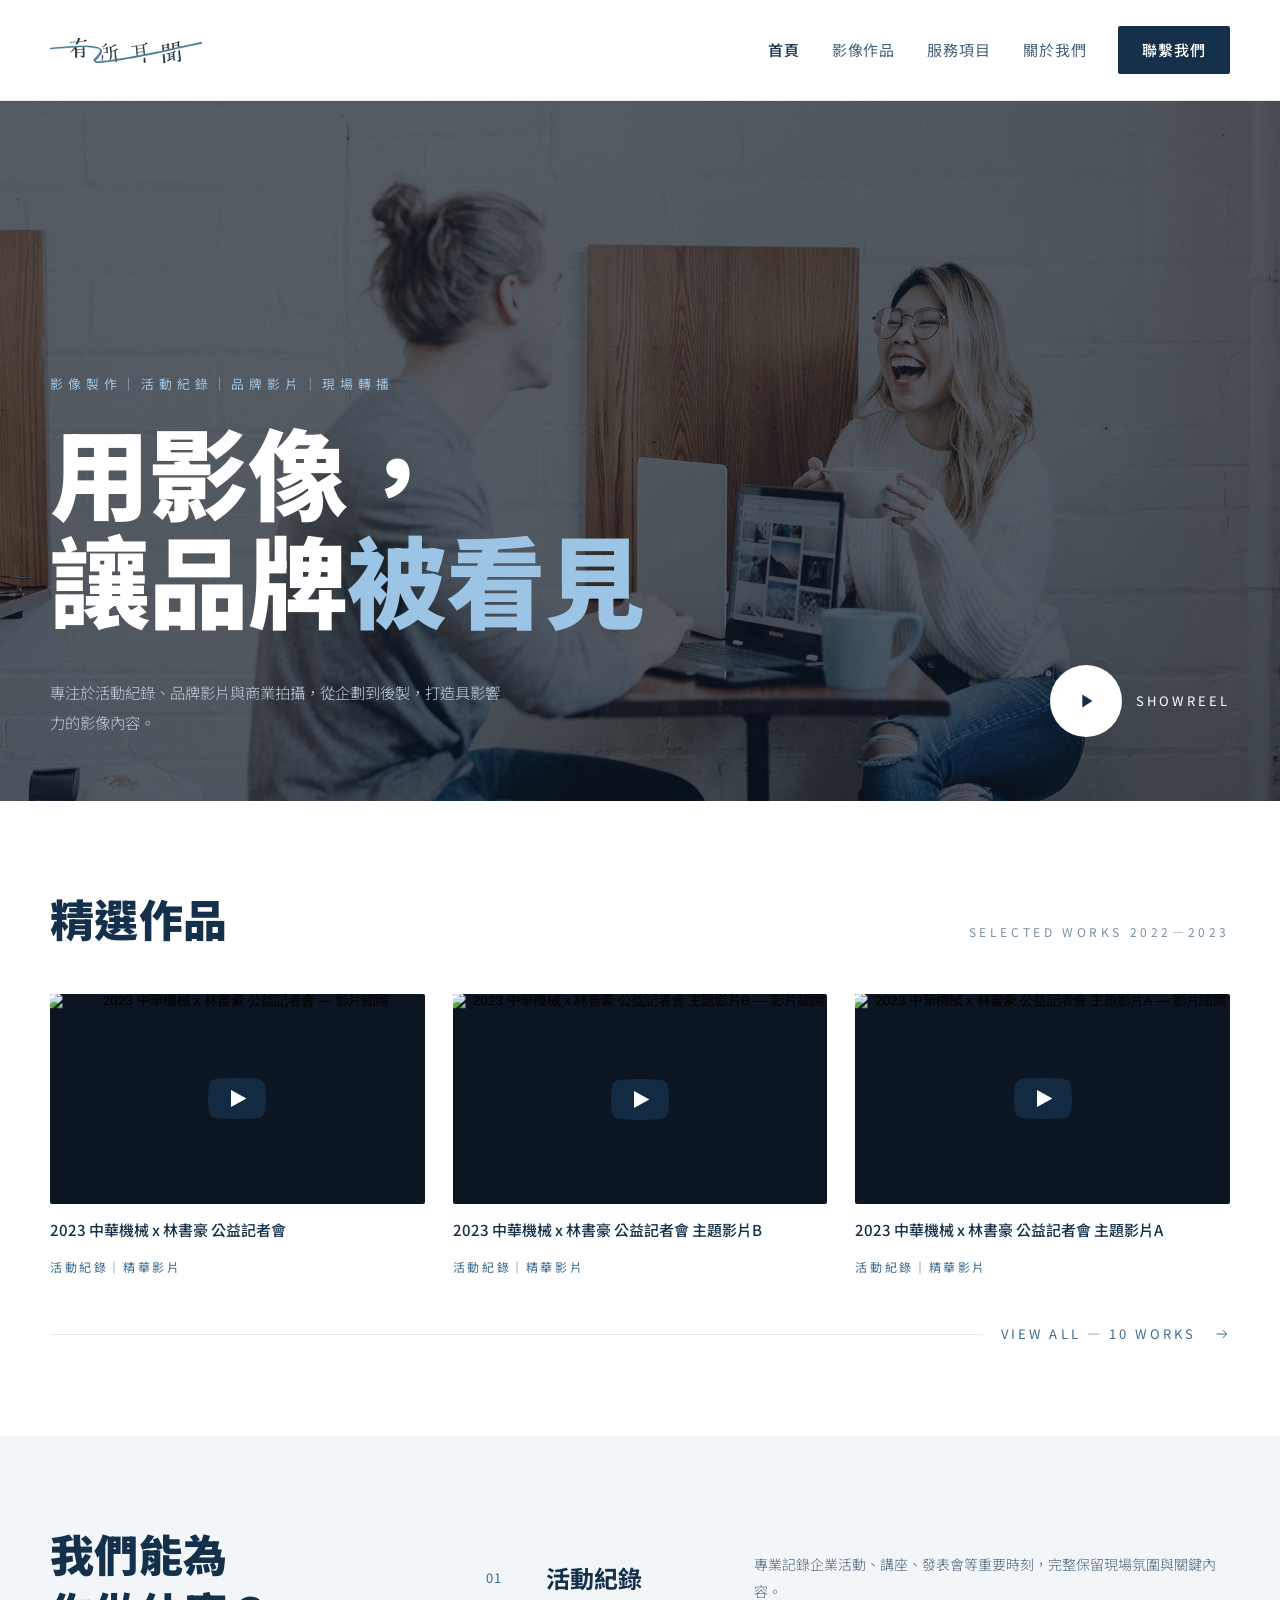
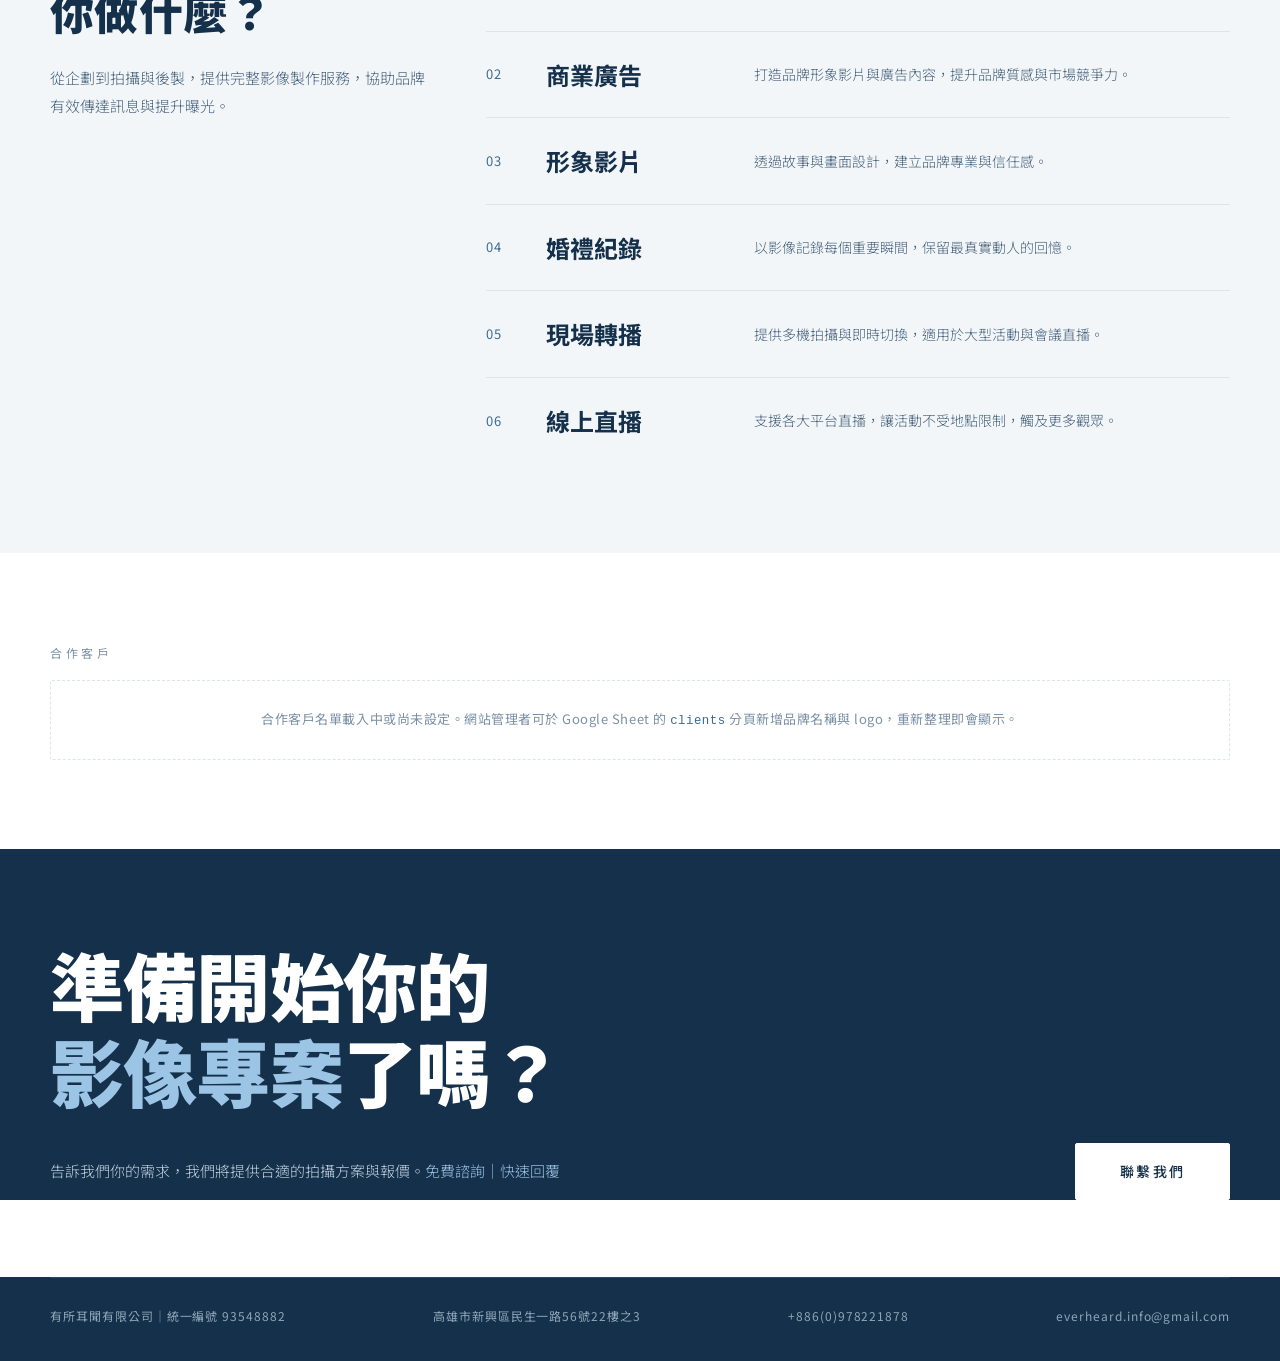
==== index.html @ 5b45cd9f "有所耳聞官網靜態改版：藍白配設計、Google Sheet 後台、影片 banner Co-Authored-By: Claude Fable 5 <noreply@anthropic.com>" ====
<!DOCTYPE html>
<html lang="zh-Hant">
<head>
<meta charset="utf-8">
<meta name="viewport" content="width=device-width, initial-scale=1">
<title>有所耳聞有限公司｜影像製作・活動紀錄・品牌影片</title>
<meta name="description" content="有所耳聞有限公司是高雄的影像製作團隊，提供活動紀錄、商業廣告、形象影片、婚禮紀錄、現場轉播與線上直播服務，從企劃到後製打造具影響力的影像內容。">
<link rel="canonical" href="https://everheardmedia.com/">
<meta property="og:type" content="website">
<meta property="og:site_name" content="有所耳聞有限公司">
<meta property="og:locale" content="zh_TW">
<meta property="og:title" content="有所耳聞有限公司｜影像製作・活動紀錄・品牌影片">
<meta property="og:description" content="有所耳聞有限公司是高雄的影像製作團隊，提供活動紀錄、商業廣告、形象影片、婚禮紀錄、現場轉播與線上直播服務，從企劃到後製打造具影響力的影像內容。">
<meta property="og:url" content="https://everheardmedia.com/">
<meta property="og:image" content="https://everheardmedia.com/assets/img/og-image.jpg">
<meta property="og:image:width" content="1200">
<meta property="og:image:height" content="630">
<meta name="twitter:card" content="summary_large_image">
<meta name="theme-color" content="#14304a">
<link rel="icon" href="/assets/img/favicon.svg" type="image/svg+xml">
<link rel="apple-touch-icon" href="/assets/img/apple-touch-icon.png">
<link rel="preconnect" href="https://fonts.googleapis.com">
<link rel="preconnect" href="https://fonts.gstatic.com" crossorigin>
<link rel="preconnect" href="https://i.ytimg.com">
<link rel="stylesheet" href="https://fonts.googleapis.com/css2?family=Noto+Sans+TC:wght@300;400;500;700;900&amp;display=swap">
<link rel="stylesheet" href="/assets/css/style.css">
<script type="application/ld+json">
{
  "@context": "https://schema.org",
  "@type": "LocalBusiness",
  "@id": "https://everheardmedia.com/#business",
  "name": "有所耳聞有限公司",
  "alternateName": "Ever Heard Media",
  "url": "https://everheardmedia.com/",
  "image": "https://everheardmedia.com/assets/img/og-image.jpg",
  "description": "我們專注於影像創作與品牌內容製作，提供活動紀錄、商業廣告、婚禮紀錄與現場轉播服務，讓影像成為品牌最有力的溝通工具。",
  "email": "everheard.info@gmail.com",
  "telephone": "+886978221878",
  "taxID": "93548882",
  "address": {
    "@type": "PostalAddress",
    "streetAddress": "民生一路56號22樓之3",
    "addressLocality": "新興區",
    "addressRegion": "高雄市",
    "addressCountry": "TW"
  },
  "areaServed": "TW",
  "knowsLanguage": "zh-Hant",
  "makesOffer": [
    { "@type": "Offer", "itemOffered": { "@type": "Service", "name": "活動紀錄", "description": "專業記錄企業活動、講座、發表會等重要時刻，完整保留現場氛圍與關鍵內容。" } },
    { "@type": "Offer", "itemOffered": { "@type": "Service", "name": "商業廣告", "description": "打造品牌形象影片與廣告內容，提升品牌質感與市場競爭力。" } },
    { "@type": "Offer", "itemOffered": { "@type": "Service", "name": "形象影片", "description": "透過故事與畫面設計，建立品牌專業與信任感。" } },
    { "@type": "Offer", "itemOffered": { "@type": "Service", "name": "婚禮紀錄", "description": "以影像記錄每個重要瞬間，保留最真實動人的回憶。" } },
    { "@type": "Offer", "itemOffered": { "@type": "Service", "name": "現場轉播", "description": "提供多機拍攝與即時切換，適用於大型活動與會議直播。" } },
    { "@type": "Offer", "itemOffered": { "@type": "Service", "name": "線上直播", "description": "支援各大平台直播，讓活動不受地點限制，觸及更多觀眾。" } }
  ]
}
</script>
</head>
<body>
<a class="skip-link" href="#main">跳到主要內容</a>

<header class="site-header">
  <div class="wrap site-header__inner">
    <a class="brand" href="/" aria-label="有所耳聞有限公司 首頁">
      <img class="brand__logo" src="/assets/img/logo-original.png" alt="有所耳聞 Ever Heard Media" width="400" height="100">
    </a>
    <button class="nav-toggle" type="button" aria-expanded="false" aria-controls="site-nav" aria-label="開啟選單">
      <span></span><span></span><span></span>
    </button>
    <nav class="nav" id="site-nav" aria-label="主要導覽">
      <ul class="nav__list">
        <li><a class="nav__link" href="/" aria-current="page">首頁</a></li>
        <li><a class="nav__link" href="/works/">影像作品</a></li>
        <li><a class="nav__link" href="/services/">服務項目</a></li>
        <li><a class="nav__link" href="/about/">關於我們</a></li>
        <li><a class="nav__link nav__link--cta" href="/contact/">聯繫我們</a></li>
      </ul>
    </nav>
  </div>
</header>

<main id="main">
  <!-- Hero：深藍影片 banner。hero.mp4 尚未提供時自動停在 poster 圖，版面不受影響。 -->
  <section class="hero">
    <div class="hero__media">
      <video class="hero__video" autoplay muted loop playsinline preload="metadata"
             poster="/assets/img/home-hero-bg.jpg"
             data-src="/assets/video/hero.mp4" aria-hidden="true" tabindex="-1"></video>
    </div>
    <div class="hero__overlay"></div>
    <div class="hero__inner">
      <p class="hero__eyebrow">影像製作｜活動紀錄｜品牌影片｜現場轉播</p>
      <h1 class="hero__title">用影像，<br>讓品牌<span class="accent">被看見</span></h1>
      <div class="hero__row">
        <p class="hero__sub">專注於活動紀錄、品牌影片與商業拍攝，從企劃到後製，打造具影響力的影像內容。</p>
        <a class="showreel" href="#works">
          <span class="showreel__btn" aria-hidden="true"><svg viewBox="0 0 24 24" focusable="false"><path d="M8 5v14l11-7z"/></svg></span>
          <span class="showreel__label">SHOWREEL</span>
        </a>
      </div>
    </div>
  </section>

  <!-- 精選作品（白） -->
  <section class="section" id="works">
    <div class="wrap">
      <div class="block-head">
        <h2 class="block-head__title">精選作品</h2>
        <p class="block-head__meta">SELECTED WORKS 2022—2023</p>
      </div>
      <div class="grid grid--works" data-works-preview data-limit="3">
        <article class="video-card">
          <button class="lite-yt" type="button" data-yt-id="dMENKQu6ULI" aria-label="播放影片：2023 中華機械 x 林書豪 公益記者會">
            <img src="https://i.ytimg.com/vi/dMENKQu6ULI/hqdefault.jpg" alt="2023 中華機械 x 林書豪 公益記者會 — 影片縮圖" loading="lazy" width="480" height="360">
            <span class="lite-yt__play" aria-hidden="true"><svg viewBox="0 0 68 48" focusable="false"><path class="yt-bg" d="M66.5 7.7a8.6 8.6 0 0 0-6-6C55.2 0 34 0 34 0S12.8 0 7.5 1.6a8.6 8.6 0 0 0-6 6A90 90 0 0 0 0 24a90 90 0 0 0 1.5 16.3 8.6 8.6 0 0 0 6 6C12.8 48 34 48 34 48s21.2 0 26.5-1.7a8.6 8.6 0 0 0 6-6A90 90 0 0 0 68 24a90 90 0 0 0-1.5-16.3z"/><path class="yt-tri" d="M27 34V14l18 10z"/></svg></span>
          </button>
          <h3 class="video-card__title">2023 中華機械 x 林書豪 公益記者會</h3>
          <p class="video-card__cat">活動紀錄｜精華影片</p>
        </article>
        <article class="video-card">
          <button class="lite-yt" type="button" data-yt-id="ou5ptAIDbtE" aria-label="播放影片：2023 中華機械 x 林書豪 公益記者會 主題影片B">
            <img src="https://i.ytimg.com/vi/ou5ptAIDbtE/hqdefault.jpg" alt="2023 中華機械 x 林書豪 公益記者會 主題影片B — 影片縮圖" loading="lazy" width="480" height="360">
            <span class="lite-yt__play" aria-hidden="true"><svg viewBox="0 0 68 48" focusable="false"><path class="yt-bg" d="M66.5 7.7a8.6 8.6 0 0 0-6-6C55.2 0 34 0 34 0S12.8 0 7.5 1.6a8.6 8.6 0 0 0-6 6A90 90 0 0 0 0 24a90 90 0 0 0 1.5 16.3 8.6 8.6 0 0 0 6 6C12.8 48 34 48 34 48s21.2 0 26.5-1.7a8.6 8.6 0 0 0 6-6A90 90 0 0 0 68 24a90 90 0 0 0-1.5-16.3z"/><path class="yt-tri" d="M27 34V14l18 10z"/></svg></span>
          </button>
          <h3 class="video-card__title">2023 中華機械 x 林書豪 公益記者會 主題影片B</h3>
          <p class="video-card__cat">活動紀錄｜精華影片</p>
        </article>
        <article class="video-card">
          <button class="lite-yt" type="button" data-yt-id="m8h8rqpJ28Q" aria-label="播放影片：2023 中華機械 x 林書豪 公益記者會 主題影片A">
            <img src="https://i.ytimg.com/vi/m8h8rqpJ28Q/hqdefault.jpg" alt="2023 中華機械 x 林書豪 公益記者會 主題影片A — 影片縮圖" loading="lazy" width="480" height="360">
            <span class="lite-yt__play" aria-hidden="true"><svg viewBox="0 0 68 48" focusable="false"><path class="yt-bg" d="M66.5 7.7a8.6 8.6 0 0 0-6-6C55.2 0 34 0 34 0S12.8 0 7.5 1.6a8.6 8.6 0 0 0-6 6A90 90 0 0 0 0 24a90 90 0 0 0 1.5 16.3 8.6 8.6 0 0 0 6 6C12.8 48 34 48 34 48s21.2 0 26.5-1.7a8.6 8.6 0 0 0 6-6A90 90 0 0 0 68 24a90 90 0 0 0-1.5-16.3z"/><path class="yt-tri" d="M27 34V14l18 10z"/></svg></span>
          </button>
          <h3 class="video-card__title">2023 中華機械 x 林書豪 公益記者會 主題影片A</h3>
          <p class="video-card__cat">活動紀錄｜精華影片</p>
        </article>
      </div>
      <a class="rule-link" href="/works/">
        <span>VIEW ALL — 10 WORKS</span>
        <svg viewBox="0 0 24 24" aria-hidden="true" focusable="false"><path d="M4 12h15M13 6l6 6-6 6"/></svg>
      </a>
    </div>
  </section>

  <!-- 服務（淺藍灰） -->
  <section class="section section--alt">
    <div class="wrap">
      <div class="svc-split">
        <div>
          <h2 class="svc-split__title">我們能為<br>你做什麼？</h2>
          <p class="svc-split__sub">從企劃到拍攝與後製，提供完整影像製作服務，協助品牌有效傳達訊息與提升曝光。</p>
        </div>
        <div class="svc-list">
          <a class="svc-row" href="/services/">
            <span class="svc-row__num">01</span>
            <h3 class="svc-row__name">活動紀錄</h3>
            <span class="svc-row__desc">專業記錄企業活動、講座、發表會等重要時刻，完整保留現場氛圍與關鍵內容。</span>
          </a>
          <a class="svc-row" href="/services/">
            <span class="svc-row__num">02</span>
            <h3 class="svc-row__name">商業廣告</h3>
            <span class="svc-row__desc">打造品牌形象影片與廣告內容，提升品牌質感與市場競爭力。</span>
          </a>
          <a class="svc-row" href="/services/">
            <span class="svc-row__num">03</span>
            <h3 class="svc-row__name">形象影片</h3>
            <span class="svc-row__desc">透過故事與畫面設計，建立品牌專業與信任感。</span>
          </a>
          <a class="svc-row" href="/services/">
            <span class="svc-row__num">04</span>
            <h3 class="svc-row__name">婚禮紀錄</h3>
            <span class="svc-row__desc">以影像記錄每個重要瞬間，保留最真實動人的回憶。</span>
          </a>
          <a class="svc-row" href="/services/">
            <span class="svc-row__num">05</span>
            <h3 class="svc-row__name">現場轉播</h3>
            <span class="svc-row__desc">提供多機拍攝與即時切換，適用於大型活動與會議直播。</span>
          </a>
          <a class="svc-row" href="/services/">
            <span class="svc-row__num">06</span>
            <h3 class="svc-row__name">線上直播</h3>
            <span class="svc-row__desc">支援各大平台直播，讓活動不受地點限制，觸及更多觀眾。</span>
          </a>
        </div>
      </div>
    </div>
  </section>

  <!-- 合作客戶（白，Google Sheet 驅動） -->
  <section class="section">
    <div class="wrap">
      <h2 class="eyebrow">合作客戶</h2>
      <div class="data-note" data-clients-list>
        合作客戶名單載入中或尚未設定。網站管理者可於 Google Sheet 的 <code>clients</code> 分頁新增品牌名稱與 logo，重新整理即會顯示。
      </div>
    </div>
  </section>

  <!-- CTA（深藍色塊，footer 資訊列併入下方） -->
  <section class="cta">
    <div class="wrap">
      <h2 class="cta__title">準備開始你的<br><span class="accent">影像專案</span>了嗎？</h2>
      <div class="cta__row">
        <p class="cta__text">告訴我們你的需求，我們將提供合適的拍攝方案與報價。<span class="cta__badge">免費諮詢｜快速回覆</span></p>
        <a class="btn btn--invert" href="/contact/">聯繫我們</a>
      </div>
    </div>
  </section>
</main>

<footer class="site-footer">
  <div class="wrap">
    <div class="footer__row">
      <span>有所耳聞有限公司｜統一編號 93548882</span>
      <span>高雄市新興區民生一路56號22樓之3</span>
      <a href="tel:+886978221878">+886(0)978221878</a>
      <a href="mailto:everheard.info@gmail.com">everheard.info@gmail.com</a>
    </div>
  </div>
</footer>

<script src="/assets/js/main.js" defer></script>
<script src="/assets/js/sheet.js" defer></script>
</body>
</html>
---- assets/css/style.css ----
/* ==========================================================================
   有所耳聞有限公司 — 全站樣式（藍白配・電影感改版）
   純 CSS，無前處理器。全站零漸層，所有色塊皆為純色平塗。
   改色只需動下方 :root 的變數。
   ========================================================================== */

/* --------------------------------------------------------------------------
   1. 設計變數（Design tokens）
   -------------------------------------------------------------------------- */
:root {
  /* 品牌藍系（取自 logo：書法字墨藍 + 筆畫鋼青藍） */
  --c-ink:        #14304a;  /* 白底上的標題、主文字、深色按鈕 */
  --c-body:       #46617a;  /* 白底上的內文 */
  --c-faint:      #7b91a5;  /* 白底上的次要小字 */
  --c-accent:     #3d6b8e;  /* 白底上的品牌藍：連結、分類標籤、編號 */
  --c-accent-lt:  #9cc4e4;  /* 深藍底上的亮藍點綴 */
  --c-deep:       #0c1622;  /* hero 深藍底 */
  --c-deep-cta:   #14304a;  /* CTA 區深藍底 */
  --c-deep-line:  #2c4a66;  /* 深藍底上的分隔線 */
  --c-deep-text:  #c3d2e0;  /* 深藍底上的內文 */
  --c-deep-faint: #8fa5b8;  /* 深藍底上的小字 */
  --c-bg:         #ffffff;
  --c-bg-tint:    #f2f6f9;  /* 淺藍灰區塊底 */
  --c-line:       #e6ebf0;  /* 白底上的分隔線 */
  --c-line-2:     #dde5ec;  /* 淺藍灰底上的分隔線 */

  /* 字體 */
  --font-sans: "Noto Sans TC", "PingFang TC", "Microsoft JhengHei", -apple-system,
               BlinkMacSystemFont, "Segoe UI", Roboto, "Helvetica Neue", sans-serif;

  /* 版面（桌機基準 1440，左右留白 56px） */
  --wrap:      1440px;
  --wrap-slim: 760px;
  --pad-x:     clamp(20px, 3.9vw, 56px);
  --radius:    2px;

  /* 節奏 */
  --space-section: clamp(56px, 7vw, 96px);
  --header-h: 92px;

  --ease: cubic-bezier(.22, .61, .36, 1);
}

/* 依定稿設計固定單一主題，不隨系統深色模式切換 */

/* --------------------------------------------------------------------------
   2. Reset / 基礎
   -------------------------------------------------------------------------- */
*, *::before, *::after { box-sizing: border-box; }

html {
  -webkit-text-size-adjust: 100%;
  scroll-behavior: smooth;
  scroll-padding-top: calc(var(--header-h) + 8px);
}

body {
  margin: 0;
  font-family: var(--font-sans);
  font-size: 16px;
  line-height: 1.85;
  color: var(--c-ink);
  background: var(--c-bg);
  -webkit-font-smoothing: antialiased;
  -moz-osx-font-smoothing: grayscale;
  overflow-wrap: break-word;
}

h1, h2, h3, h4 {
  margin: 0;
  line-height: 1.3;
  font-weight: 900;
  letter-spacing: -.01em;
}

p { margin: 0; }
img, svg, iframe, video { display: block; max-width: 100%; }
img { height: auto; }

a {
  color: inherit;
  text-decoration: none;
  transition: color .2s var(--ease), background-color .2s var(--ease),
              border-color .2s var(--ease), opacity .2s var(--ease);
}

ul, ol { margin: 0; padding: 0; list-style: none; }

:focus-visible {
  outline: 2px solid var(--c-accent);
  outline-offset: 3px;
  border-radius: var(--radius);
}

@media (prefers-reduced-motion: reduce) {
  html { scroll-behavior: auto; }
  *, *::before, *::after {
    animation-duration: .01ms !important;
    animation-iteration-count: 1 !important;
    transition-duration: .01ms !important;
  }
}

/* --------------------------------------------------------------------------
   3. 版面工具
   -------------------------------------------------------------------------- */
.wrap {
  width: 100%;
  max-width: var(--wrap);
  margin-inline: auto;
  padding-inline: var(--pad-x);
}

.section { padding-block: var(--space-section); }
.section--alt { background: var(--c-bg-tint); }
.section--tight { padding-block: clamp(44px, 5.5vw, 72px); }

.section-head {
  max-width: var(--wrap-slim);
  margin-bottom: clamp(30px, 4vw, 48px);
}

.eyebrow {
  font-size: 12px;
  font-weight: 400;
  line-height: 1.6;
  letter-spacing: .3em;
  color: var(--c-faint);
  margin-bottom: 18px;
}

.section-title {
  font-size: clamp(28px, 3.6vw, 44px);
  letter-spacing: .01em;
  margin-bottom: 16px;
}

.section-sub {
  font-size: clamp(15px, 1.2vw, 16px);
  font-weight: 300;
  line-height: 1.9;
  color: var(--c-body);
}

.accent { color: var(--c-accent-lt); }

.skip-link {
  position: absolute;
  left: -9999px;
  top: 0;
  z-index: 100;
  padding: 12px 20px;
  background: var(--c-ink);
  color: #fff;
}
.skip-link:focus { left: 0; }

.visually-hidden {
  position: absolute;
  width: 1px; height: 1px;
  padding: 0; margin: -1px;
  overflow: hidden;
  clip: rect(0 0 0 0);
  white-space: nowrap;
  border: 0;
}

/* --------------------------------------------------------------------------
   4. 按鈕
   -------------------------------------------------------------------------- */
.btn {
  display: inline-flex;
  align-items: center;
  justify-content: center;
  gap: 10px;
  padding: 18px 44px;
  border: 1px solid var(--c-ink);
  border-radius: var(--radius);
  background: var(--c-ink);
  color: #fff;
  font-family: inherit;
  font-size: 14px;
  font-weight: 500;
  letter-spacing: .16em;
  line-height: 1.4;
  cursor: pointer;
  transition: background-color .2s var(--ease), color .2s var(--ease),
              border-color .2s var(--ease);
}
.btn:hover { background: var(--c-accent); border-color: var(--c-accent); }

.btn--ghost {
  background: transparent;
  color: var(--c-ink);
  border-color: var(--c-line);
}
.btn--ghost:hover {
  background: var(--c-ink);
  color: #fff;
  border-color: var(--c-ink);
}

/* 深藍底上的白底按鈕 */
.btn--invert {
  background: #fff;
  color: var(--c-ink);
  border-color: #fff;
}
.btn--invert:hover {
  background: var(--c-accent-lt);
  border-color: var(--c-accent-lt);
  color: var(--c-ink);
}

.btn-row {
  display: flex;
  flex-wrap: wrap;
  gap: 14px;
}

/* --------------------------------------------------------------------------
   5. Header / 導覽列
   -------------------------------------------------------------------------- */
.site-header {
  position: sticky;
  top: 0;
  z-index: 50;
  background: var(--c-bg);
  border-bottom: 1px solid var(--c-line);
}

.site-header__inner {
  display: flex;
  align-items: center;
  justify-content: space-between;
  gap: 24px;
  min-height: var(--header-h);
  padding-block: 26px;
}

.brand {
  display: inline-flex;
  align-items: center;
  white-space: nowrap;
}
/* 原色 logo：白底上直接使用，不做任何反白處理 */
.brand__logo {
  display: block;
  height: 38px;
  width: auto;
}

.nav__list {
  display: flex;
  align-items: center;
  gap: 4px;
}
.nav__link {
  display: block;
  padding: 10px 14px;
  font-size: 15px;
  letter-spacing: .06em;
  color: var(--c-body);
}
.nav__link:hover { color: var(--c-ink); }
.nav__link[aria-current="page"] {
  color: var(--c-ink);
  font-weight: 500;
}

/* 導覽列最後一項：深藍實心按鈕 */
.nav__link--cta {
  margin-left: 14px;
  padding: 10px 24px;
  background: var(--c-ink);
  color: #fff;
  font-weight: 500;
  border-radius: var(--radius);
}
.nav__link--cta:hover { background: var(--c-accent); color: #fff; }
.nav__link--cta[aria-current="page"] { color: #fff; background: var(--c-accent); }

.nav-toggle {
  display: none;
  width: 42px; height: 42px;
  padding: 0;
  border: 1px solid var(--c-line);
  border-radius: var(--radius);
  background: transparent;
  color: var(--c-ink);
  cursor: pointer;
}
.nav-toggle span {
  display: block;
  width: 18px; height: 1.5px;
  margin: 4px auto;
  background: currentColor;
  transition: transform .25s var(--ease), opacity .2s var(--ease);
}
.nav-toggle[aria-expanded="true"] span:nth-child(1) { transform: translateY(5.5px) rotate(45deg); }
.nav-toggle[aria-expanded="true"] span:nth-child(2) { opacity: 0; }
.nav-toggle[aria-expanded="true"] span:nth-child(3) { transform: translateY(-5.5px) rotate(-45deg); }

@media (max-width: 900px) {
  .site-header__inner { padding-block: 16px; }
  .nav-toggle { display: block; }
  .nav {
    position: absolute;
    left: 0; right: 0;
    top: 100%;
    display: none;
    padding: 8px var(--pad-x) 20px;
    background: var(--c-bg);
    border-bottom: 1px solid var(--c-line);
  }
  .nav.is-open { display: block; }
  .nav__list { flex-direction: column; align-items: stretch; gap: 0; }
  .nav__link {
    padding: 14px 4px;
    font-size: 16px;
    border-bottom: 1px solid var(--c-line);
  }
  .nav__link--cta {
    margin-left: 0;
    margin-top: 14px;
    padding: 14px 4px;
    text-align: center;
    border-bottom: 0;
  }
}

/* --------------------------------------------------------------------------
   6. Hero（首頁影片 banner）
   -------------------------------------------------------------------------- */
.hero {
  position: relative;
  display: flex;
  align-items: flex-end;
  min-height: 700px;
  background: var(--c-deep);
  overflow: hidden;
}

/* 影片／poster 滿版；影片未提供時自然留在 poster 圖，版面不會壞 */
.hero__media {
  position: absolute;
  inset: 0;
  background: var(--c-deep) url("/assets/img/home-hero-bg.jpg") center / cover no-repeat;
}
.hero__video {
  width: 100%;
  height: 100%;
  object-fit: cover;
  filter: saturate(.85);
}
.hero__overlay {
  position: absolute;
  inset: 0;
  background: rgba(12, 22, 34, .68); /* 單層純色遮罩，無漸層 */
}

.hero__inner {
  position: relative;
  width: 100%;
  max-width: var(--wrap);
  margin-inline: auto;
  padding: 0 var(--pad-x) clamp(44px, 5vw, 68px);
  color: #fff;
}

.hero__eyebrow {
  font-size: clamp(11px, 1vw, 13px);
  letter-spacing: .4em;
  color: var(--c-accent-lt);
  margin-bottom: 20px;
}

.hero__title {
  font-weight: 900;
  font-size: clamp(40px, 7.8vw, 112px);
  line-height: 1.08;
  letter-spacing: -.01em;
}

.hero__row {
  margin-top: clamp(24px, 2.6vw, 34px);
  display: flex;
  justify-content: space-between;
  align-items: flex-end;
  gap: 32px;
}

.hero__sub {
  font-size: clamp(14px, 1.2vw, 16px);
  font-weight: 300;
  line-height: 1.9;
  color: var(--c-deep-text);
  max-width: 460px;
}

.showreel {
  display: flex;
  align-items: center;
  gap: 14px;
  flex: 0 0 auto;
}
.showreel__btn {
  width: 72px;
  height: 72px;
  border-radius: 999px;
  background: #fff;
  display: flex;
  align-items: center;
  justify-content: center;
  transition: transform .25s var(--ease), background-color .2s var(--ease);
}
.showreel__btn svg { width: 22px; height: 22px; fill: var(--c-ink); }
.showreel:hover .showreel__btn { background: var(--c-accent-lt); transform: scale(1.06); }
.showreel__label {
  font-size: 13px;
  letter-spacing: .24em;
  color: #fff;
}

/* --------------------------------------------------------------------------
   7. 子頁頁首（深藍色塊版）
   -------------------------------------------------------------------------- */
.page-head {
  background: var(--c-deep);
  color: #fff;
  padding-block: clamp(64px, 9vw, 120px) clamp(48px, 7vw, 92px);
}
.page-head .eyebrow {
  color: var(--c-accent-lt);
  margin-bottom: 20px;
}
.page-head__title {
  font-weight: 900;
  font-size: clamp(36px, 5.6vw, 80px);
  line-height: 1.1;
  letter-spacing: -.01em;
  margin-bottom: 22px;
}
.page-head__sub {
  font-size: clamp(15px, 1.2vw, 16px);
  font-weight: 300;
  line-height: 1.9;
  color: var(--c-deep-text);
  max-width: 46em;
}

/* --------------------------------------------------------------------------
   8. 區塊標頭（左標題 + 右英文小字）
   -------------------------------------------------------------------------- */
.block-head {
  display: flex;
  justify-content: space-between;
  align-items: baseline;
  gap: 20px;
  flex-wrap: wrap;
  margin-bottom: clamp(30px, 3.6vw, 48px);
}
.block-head__title {
  font-weight: 900;
  font-size: clamp(28px, 3.6vw, 44px);
  letter-spacing: .01em;
}
.block-head__meta {
  font-size: 12px;
  letter-spacing: .3em;
  color: var(--c-faint);
}

/* 細線 + 置中英文連結 */
.rule-link {
  display: flex;
  align-items: center;
  gap: 18px;
  margin-top: clamp(30px, 3.4vw, 44px);
  color: var(--c-accent);
}
.rule-link::before,
.rule-link::after {
  content: "";
  flex: 1;
  height: 1px;
  background: var(--c-line);
}
.rule-link::after { display: none; }
.rule-link span {
  font-size: 13px;
  letter-spacing: .24em;
}
.rule-link svg {
  width: 16px; height: 16px;
  fill: none;
  stroke: currentColor;
  stroke-width: 1.5;
}
.rule-link:hover { color: var(--c-ink); }

/* --------------------------------------------------------------------------
   9. 影片卡 / lite YouTube embed
   -------------------------------------------------------------------------- */
.grid {
  display: grid;
  gap: 20px;
  grid-template-columns: repeat(auto-fit, minmax(280px, 1fr));
}
.grid--works {
  grid-template-columns: repeat(3, minmax(0, 1fr));
  gap: 28px;
}
@media (max-width: 1023px) {
  .grid--works { grid-template-columns: repeat(2, minmax(0, 1fr)); gap: 22px; }
}
@media (max-width: 640px) {
  .grid--works { grid-template-columns: 1fr; }
}

.works-group + .works-group { margin-top: clamp(44px, 5vw, 72px); }

.works-group__title {
  display: flex;
  align-items: baseline;
  gap: 14px;
  flex-wrap: wrap;
  font-size: clamp(19px, 2vw, 24px);
  color: var(--c-ink);
  padding-bottom: 14px;
  margin-bottom: 26px;
  border-bottom: 1px solid var(--c-line);
}
.works-group__count {
  font-size: 13px;
  font-weight: 400;
  letter-spacing: .08em;
  color: var(--c-faint);
}

.video-card {
  display: flex;
  flex-direction: column;
  gap: 14px;
}

.lite-yt {
  position: relative;
  display: block;
  width: 100%;
  aspect-ratio: 16 / 9;
  padding: 0;
  border: 0;
  border-radius: var(--radius);
  overflow: hidden;
  background: var(--c-deep);
  cursor: pointer;
}
.lite-yt img {
  width: 100%;
  height: 100%;
  object-fit: cover;
  /* hqdefault 有黑邊，稍微放大裁掉 */
  transform: scale(1.02);
  transition: opacity .25s var(--ease);
}
.lite-yt:hover img { opacity: .78; }

.lite-yt__play {
  position: absolute;
  inset: 0;
  display: grid;
  place-items: center;
  pointer-events: none;
}
.lite-yt__play svg {
  width: 58px;
  height: 41px;
  transition: transform .25s var(--ease);
}
.lite-yt:hover .lite-yt__play svg { transform: scale(1.08); }
.lite-yt__play .yt-bg { fill: #14304a; fill-opacity: .82; }
.lite-yt:hover .yt-bg { fill: #f00; fill-opacity: 1; }
.lite-yt__play .yt-tri { fill: #fff; }

.lite-yt iframe {
  position: absolute;
  inset: 0;
  width: 100%;
  height: 100%;
  border: 0;
}

.video-card__title {
  font-size: 15px;
  font-weight: 500;
  line-height: 1.6;
  letter-spacing: 0;
  color: var(--c-ink);
}
.video-card__cat {
  font-size: 12px;
  letter-spacing: .22em;
  color: var(--c-accent);
}

/* 分類篩選 */
.filters {
  display: flex;
  flex-wrap: wrap;
  gap: 8px;
  margin-bottom: clamp(28px, 3.4vw, 44px);
}
.filter-btn {
  padding: 10px 22px;
  font-family: inherit;
  font-size: 14px;
  letter-spacing: .04em;
  color: var(--c-body);
  background: var(--c-bg);
  border: 1px solid var(--c-line);
  border-radius: var(--radius);
  cursor: pointer;
  transition: background-color .2s var(--ease), color .2s var(--ease),
              border-color .2s var(--ease);
}
.filter-btn:hover { border-color: var(--c-accent); color: var(--c-ink); }
.filter-btn[aria-pressed="true"] {
  background: var(--c-ink);
  border-color: var(--c-ink);
  color: #fff;
}

/* --------------------------------------------------------------------------
   10. 服務編號列表
   -------------------------------------------------------------------------- */
.svc-split {
  display: grid;
  grid-template-columns: 380px minmax(0, 1fr);
  gap: 56px;
}
.svc-split__title {
  font-weight: 900;
  font-size: clamp(28px, 3.6vw, 44px);
  line-height: 1.3;
  letter-spacing: .01em;
}
.svc-split__sub {
  margin-top: 24px;
  font-size: 15px;
  font-weight: 300;
  line-height: 1.9;
  color: var(--c-body);
}

.svc-list { display: flex; flex-direction: column; }

.svc-row {
  display: grid;
  grid-template-columns: 32px 180px minmax(0, 1fr);
  align-items: center;
  gap: 28px;
  padding: 26px 0;
  border-bottom: 1px solid var(--c-line-2);
}
.svc-list .svc-row:last-child { border-bottom: 0; }
.section--alt .svc-row { border-bottom-color: var(--c-line-2); }

.svc-row__num {
  font-size: 13px;
  font-weight: 400;
  letter-spacing: .1em;
  color: var(--c-accent);
}
.svc-row__name {
  font-size: 24px;
  font-weight: 700;
  letter-spacing: 0;
  line-height: 1.4;
  color: var(--c-ink);
}
.svc-row__desc {
  font-size: 14px;
  font-weight: 300;
  line-height: 1.9;
  color: var(--c-body);
}
a.svc-row:hover .svc-row__name { color: var(--c-accent); }

/* 白底版（服務頁）：分隔線用白底線色 */
.svc-list--plain .svc-row { border-bottom-color: var(--c-line); }

/* --------------------------------------------------------------------------
   11. 一般卡片（關於頁理念）
   -------------------------------------------------------------------------- */
.card {
  display: flex;
  flex-direction: column;
  gap: 12px;
  padding: 30px 28px;
  background: var(--c-bg);
  border: 1px solid var(--c-line);
  border-radius: var(--radius);
  transition: border-color .25s var(--ease);
}
a.card:hover { border-color: var(--c-accent); }
.card__num {
  font-size: 13px;
  letter-spacing: .1em;
  color: var(--c-accent);
}
.card__title {
  font-size: 20px;
  font-weight: 700;
  color: var(--c-ink);
}
.card__text {
  font-size: 14.5px;
  font-weight: 300;
  color: var(--c-body);
  line-height: 1.9;
}

/* --------------------------------------------------------------------------
   12. 合作客戶
   -------------------------------------------------------------------------- */
.clients {
  display: grid;
  gap: 20px;
  grid-template-columns: repeat(auto-fill, minmax(170px, 1fr));
}
.client {
  display: grid;
  place-items: center;
  gap: 8px;
  min-height: 96px;
  padding: 18px 16px;
  text-align: center;
  background: var(--c-bg);
  border: 1px solid var(--c-line);
  border-radius: var(--radius);
  font-size: 14px;
  letter-spacing: .06em;
  color: var(--c-body);
  transition: border-color .2s var(--ease);
}
.client:hover { border-color: var(--c-accent); }
.client img {
  max-height: 48px;
  width: auto;
  object-fit: contain;
  filter: grayscale(1);
  opacity: .8;
  transition: filter .25s var(--ease), opacity .25s var(--ease);
}
.client:hover img { filter: grayscale(0); opacity: 1; }

/* 尚未設定 Sheet 時的虛線佔位（fallback 用，不會壞版） */
.data-note {
  padding: 26px 24px;
  border: 1px dashed var(--c-line-2);
  border-radius: var(--radius);
  font-size: 13px;
  letter-spacing: .04em;
  color: var(--c-faint);
  text-align: center;
}
.data-note code {
  font-family: ui-monospace, SFMono-Regular, Menlo, monospace;
  font-size: .95em;
  color: var(--c-accent);
}

/* --------------------------------------------------------------------------
   13. CTA 區（深藍色塊，footer 併入下方）
   -------------------------------------------------------------------------- */
.cta {
  background: var(--c-deep-cta);
  color: #fff;
  padding-block: clamp(64px, 7.2vw, 104px) 0;
}
.cta__title {
  font-weight: 900;
  font-size: clamp(32px, 5.8vw, 84px);
  line-height: 1.15;
  letter-spacing: -.01em;
}
.cta__row {
  margin-top: clamp(24px, 2.4vw, 32px);
  display: flex;
  justify-content: space-between;
  align-items: center;
  gap: 28px;
  flex-wrap: wrap;
}
.cta__text {
  font-size: 15px;
  font-weight: 300;
  line-height: 1.9;
  color: var(--c-deep-text);
  max-width: 46em;
}
.cta__badge {
  color: var(--c-accent-lt);
  white-space: nowrap;
}

/* --------------------------------------------------------------------------
   14. Footer（深藍資訊列，與 CTA 同一色塊）
   -------------------------------------------------------------------------- */
.site-footer {
  background: var(--c-deep-cta);
  color: var(--c-deep-faint);
  padding-block: 0 34px;
}
.footer__row {
  display: flex;
  flex-wrap: wrap;
  justify-content: space-between;
  gap: 8px 28px;
  margin-top: clamp(52px, 6vw, 88px);
  padding-top: 26px;
  border-top: 1px solid var(--c-deep-line);
  font-size: 12px;
  letter-spacing: .08em;
  line-height: 2;
}
.footer__row a:hover { color: var(--c-accent-lt); }

/* --------------------------------------------------------------------------
   15. 聯絡頁
   -------------------------------------------------------------------------- */
.contact-grid {
  display: grid;
  gap: 20px;
  grid-template-columns: repeat(auto-fit, minmax(260px, 1fr));
}
.contact-item {
  display: flex;
  gap: 16px;
  align-items: flex-start;
  padding: 26px 24px;
  background: var(--c-bg);
  border: 1px solid var(--c-line);
  border-radius: var(--radius);
  transition: border-color .2s var(--ease);
}
a.contact-item:hover { border-color: var(--c-accent); }
.contact-item__icon {
  flex: 0 0 auto;
  width: 24px;
  height: 24px;
  margin-top: 4px;
  stroke: var(--c-accent);
  stroke-width: 1.5;
  fill: none;
  stroke-linecap: round;
  stroke-linejoin: round;
}
.contact-item__label {
  display: block;
  font-size: 11px;
  letter-spacing: .24em;
  color: var(--c-faint);
  margin-bottom: 4px;
}
.contact-item__value {
  display: block;
  font-size: 16px;
  font-weight: 500;
  line-height: 1.6;
  color: var(--c-ink);
}

.map-embed {
  margin-top: clamp(32px, 4vw, 56px);
  border: 1px solid var(--c-line);
  border-radius: var(--radius);
  overflow: hidden;
  background: var(--c-bg-tint);
}
.map-embed iframe {
  width: 100%;
  height: 380px;
  border: 0;
}

/* --------------------------------------------------------------------------
   16. 內文區塊（關於頁）
   -------------------------------------------------------------------------- */
.value-list {
  display: grid;
  gap: 20px;
  grid-template-columns: repeat(auto-fit, minmax(240px, 1fr));
}
.prose {
  max-width: var(--wrap-slim);
  font-size: clamp(16px, 1.4vw, 17px);
  font-weight: 300;
  line-height: 1.95;
  color: var(--c-body);
}
.prose p + p { margin-top: 1.4em; }

.todo-note {
  display: inline-block;
  margin-top: 28px;
  padding: 4px 14px;
  font-size: 12px;
  letter-spacing: .06em;
  color: var(--c-faint);
  border: 1px dashed var(--c-line-2);
  border-radius: var(--radius);
}

/* --------------------------------------------------------------------------
   17. RWD
   -------------------------------------------------------------------------- */
/* 平板：服務區改上下堆疊 */
@media (max-width: 1023px) {
  .svc-split { grid-template-columns: 1fr; gap: 36px; }
  .svc-row { grid-template-columns: 32px 150px minmax(0, 1fr); gap: 20px; }
  .hero { min-height: 620px; }
}

/* 手機：單欄、hero 降為 80vh */
@media (max-width: 767px) {
  .hero { min-height: 80vh; }
  .hero__row { flex-direction: column; align-items: flex-start; gap: 26px; }
  .hero__sub { max-width: none; }
  .showreel__btn { width: 58px; height: 58px; }
  .showreel__btn svg { width: 18px; height: 18px; }

  .svc-row {
    grid-template-columns: 32px minmax(0, 1fr);
    align-items: start;
    gap: 8px 20px;
    padding: 22px 0;
  }
  .svc-row__num { padding-top: 6px; }
  .svc-row__name { font-size: 20px; }
  .svc-row__desc { grid-column: 2; }

  .cta__row { align-items: stretch; }
  .cta .btn { width: 100%; }
  .footer__row { flex-direction: column; gap: 2px; }
}

@media (max-width: 480px) {
  .brand__logo { height: 30px; }
  .card { padding: 26px 22px; }
  .btn { width: 100%; }
  .btn-row { flex-direction: column; }
  .clients { grid-template-columns: repeat(auto-fill, minmax(140px, 1fr)); }
  .contact-item { padding: 22px 20px; }
  .map-embed iframe { height: 300px; }
}
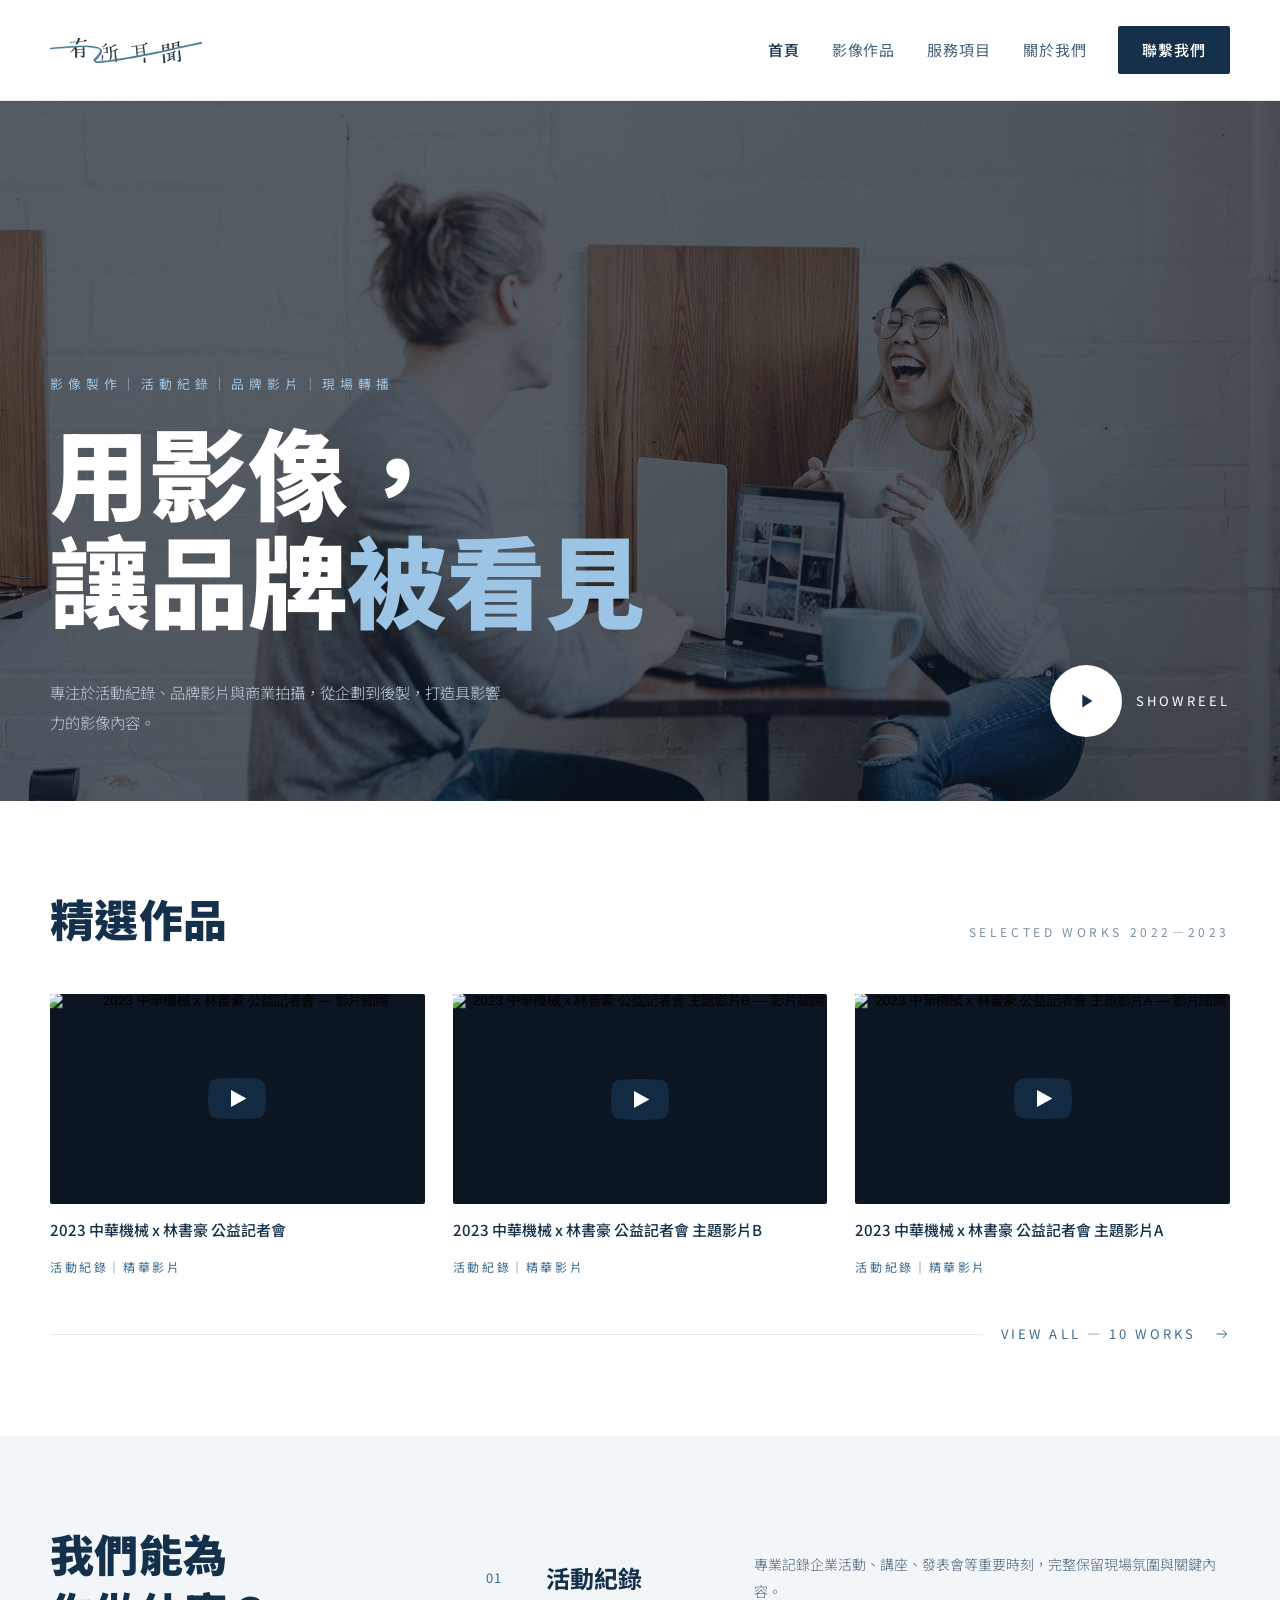
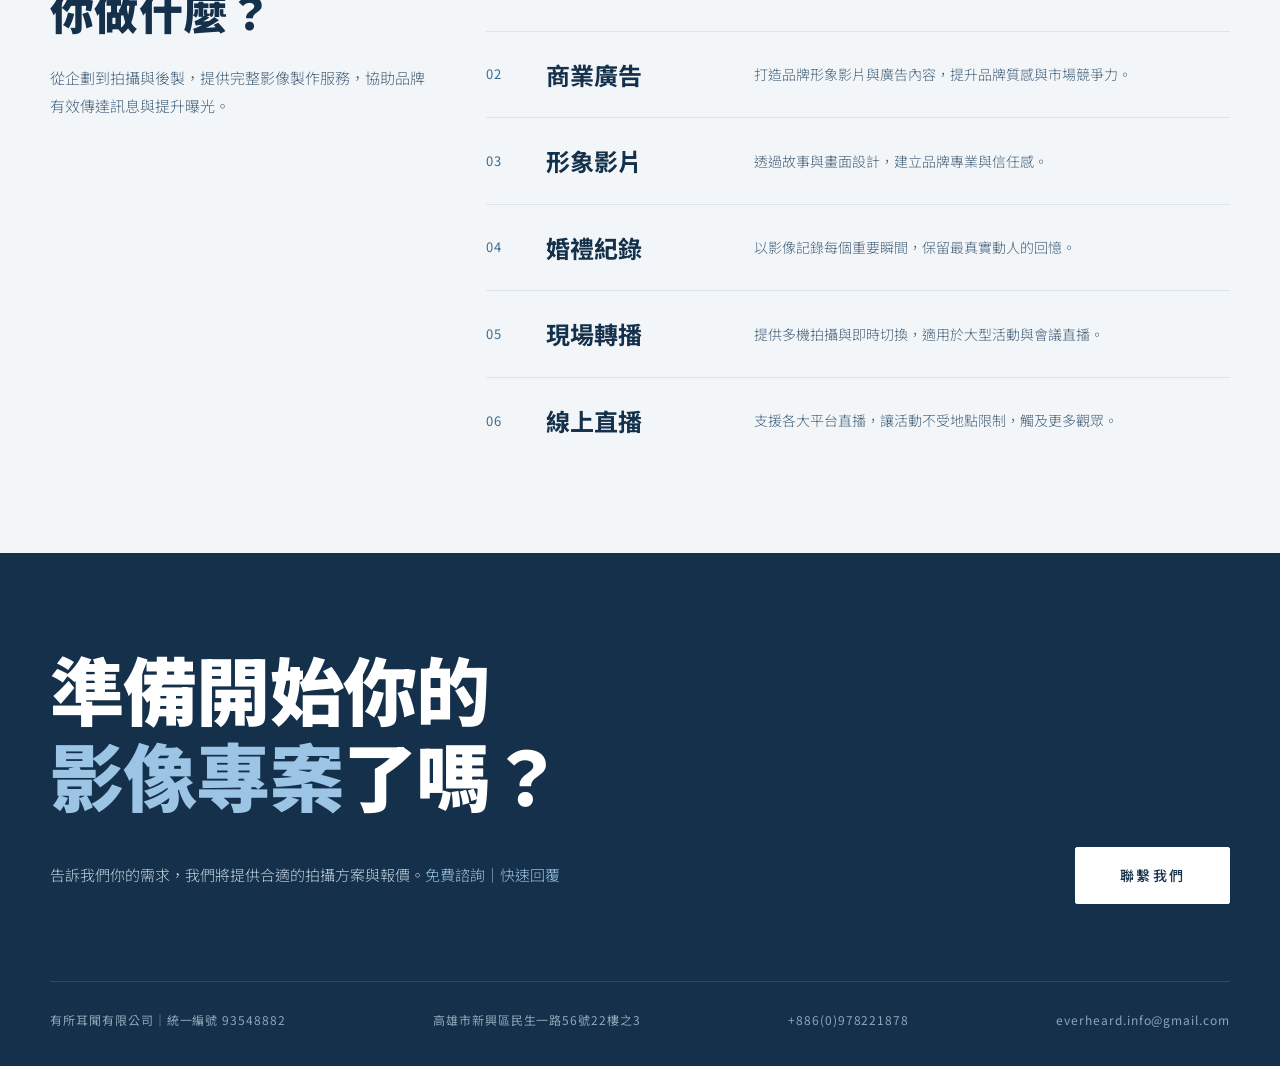
==== commit 88bbed7a: "文案後台重構：content/services/values 三個 Sheet 分頁驅動全站文字 - content：全站單一文案（說明/文字/代號 三欄，人類可讀） - services：服務清單一" ====
--- a/index.html
+++ b/index.html
@@ -17,13 +17,13 @@
 <meta property="og:image:height" content="630">
 <meta name="twitter:card" content="summary_large_image">
 <meta name="theme-color" content="#14304a">
-<link rel="icon" href="/assets/img/favicon.svg" type="image/svg+xml">
-<link rel="apple-touch-icon" href="/assets/img/apple-touch-icon.png">
+<link rel="icon" href="assets/img/favicon.svg" type="image/svg+xml">
+<link rel="apple-touch-icon" href="assets/img/apple-touch-icon.png">
 <link rel="preconnect" href="https://fonts.googleapis.com">
 <link rel="preconnect" href="https://fonts.gstatic.com" crossorigin>
 <link rel="preconnect" href="https://i.ytimg.com">
 <link rel="stylesheet" href="https://fonts.googleapis.com/css2?family=Noto+Sans+TC:wght@300;400;500;700;900&amp;display=swap">
-<link rel="stylesheet" href="/assets/css/style.css">
+<link rel="stylesheet" href="assets/css/style.css">
 <script type="application/ld+json">
 {
   "@context": "https://schema.org",
@@ -62,19 +62,19 @@
 
 <header class="site-header">
   <div class="wrap site-header__inner">
-    <a class="brand" href="/" aria-label="有所耳聞有限公司 首頁">
-      <img class="brand__logo" src="/assets/img/logo-original.png" alt="有所耳聞 Ever Heard Media" width="400" height="100">
+    <a class="brand" href="./" aria-label="有所耳聞有限公司 首頁">
+      <img class="brand__logo" src="assets/img/logo-original.png" alt="有所耳聞 Ever Heard Media" width="400" height="100">
     </a>
     <button class="nav-toggle" type="button" aria-expanded="false" aria-controls="site-nav" aria-label="開啟選單">
       <span></span><span></span><span></span>
     </button>
     <nav class="nav" id="site-nav" aria-label="主要導覽">
       <ul class="nav__list">
-        <li><a class="nav__link" href="/" aria-current="page">首頁</a></li>
-        <li><a class="nav__link" href="/works/">影像作品</a></li>
-        <li><a class="nav__link" href="/services/">服務項目</a></li>
-        <li><a class="nav__link" href="/about/">關於我們</a></li>
-        <li><a class="nav__link nav__link--cta" href="/contact/">聯繫我們</a></li>
+        <li><a class="nav__link" href="./" aria-current="page">首頁</a></li>
+        <li><a class="nav__link" href="works/">影像作品</a></li>
+        <li><a class="nav__link" href="services/">服務項目</a></li>
+        <li><a class="nav__link" href="about/">關於我們</a></li>
+        <li><a class="nav__link nav__link--cta" href="contact/">聯繫我們</a></li>
       </ul>
     </nav>
   </div>
@@ -85,8 +85,8 @@
   <section class="hero">
     <div class="hero__media">
       <video class="hero__video" autoplay muted loop playsinline preload="metadata"
-             poster="/assets/img/home-hero-bg.jpg"
-             data-src="/assets/video/hero.mp4" aria-hidden="true" tabindex="-1"></video>
+             poster="assets/img/home-hero-bg.jpg"
+             data-src="assets/video/hero.mp4" aria-hidden="true" tabindex="-1"></video>
     </div>
     <div class="hero__overlay"></div>
     <div class="hero__inner">
@@ -135,7 +135,7 @@
           <p class="video-card__cat">活動紀錄｜精華影片</p>
         </article>
       </div>
-      <a class="rule-link" href="/works/">
+      <a class="rule-link" href="works/">
         <span>VIEW ALL — 10 WORKS</span>
         <svg viewBox="0 0 24 24" aria-hidden="true" focusable="false"><path d="M4 12h15M13 6l6 6-6 6"/></svg>
       </a>
@@ -151,32 +151,32 @@
           <p class="svc-split__sub">從企劃到拍攝與後製，提供完整影像製作服務，協助品牌有效傳達訊息與提升曝光。</p>
         </div>
         <div class="svc-list">
-          <a class="svc-row" href="/services/">
+          <a class="svc-row" href="services/">
             <span class="svc-row__num">01</span>
             <h3 class="svc-row__name">活動紀錄</h3>
             <span class="svc-row__desc">專業記錄企業活動、講座、發表會等重要時刻，完整保留現場氛圍與關鍵內容。</span>
           </a>
-          <a class="svc-row" href="/services/">
+          <a class="svc-row" href="services/">
             <span class="svc-row__num">02</span>
             <h3 class="svc-row__name">商業廣告</h3>
             <span class="svc-row__desc">打造品牌形象影片與廣告內容，提升品牌質感與市場競爭力。</span>
           </a>
-          <a class="svc-row" href="/services/">
+          <a class="svc-row" href="services/">
             <span class="svc-row__num">03</span>
             <h3 class="svc-row__name">形象影片</h3>
             <span class="svc-row__desc">透過故事與畫面設計，建立品牌專業與信任感。</span>
           </a>
-          <a class="svc-row" href="/services/">
+          <a class="svc-row" href="services/">
             <span class="svc-row__num">04</span>
             <h3 class="svc-row__name">婚禮紀錄</h3>
             <span class="svc-row__desc">以影像記錄每個重要瞬間，保留最真實動人的回憶。</span>
           </a>
-          <a class="svc-row" href="/services/">
+          <a class="svc-row" href="services/">
             <span class="svc-row__num">05</span>
             <h3 class="svc-row__name">現場轉播</h3>
             <span class="svc-row__desc">提供多機拍攝與即時切換，適用於大型活動與會議直播。</span>
           </a>
-          <a class="svc-row" href="/services/">
+          <a class="svc-row" href="services/">
             <span class="svc-row__num">06</span>
             <h3 class="svc-row__name">線上直播</h3>
             <span class="svc-row__desc">支援各大平台直播，讓活動不受地點限制，觸及更多觀眾。</span>
@@ -187,12 +187,10 @@
   </section>
 
   <!-- 合作客戶（白，Google Sheet 驅動） -->
-  <section class="section">
-    <div class="wrap">
-      <h2 class="eyebrow">合作客戶</h2>
-      <div class="data-note" data-clients-list>
-        合作客戶名單載入中或尚未設定。網站管理者可於 Google Sheet 的 <code>clients</code> 分頁新增品牌名稱與 logo，重新整理即會顯示。
-      </div>
+  <section class="section" data-clients-section hidden>
+    <div class="wrap">
+      <h2 class="eyebrow" data-t="clients_title">合作客戶</h2>
+      <div data-clients-list></div>
     </div>
   </section>
 
@@ -202,7 +200,7 @@
       <h2 class="cta__title">準備開始你的<br><span class="accent">影像專案</span>了嗎？</h2>
       <div class="cta__row">
         <p class="cta__text">告訴我們你的需求，我們將提供合適的拍攝方案與報價。<span class="cta__badge">免費諮詢｜快速回覆</span></p>
-        <a class="btn btn--invert" href="/contact/">聯繫我們</a>
+        <a class="btn btn--invert" href="contact/">聯繫我們</a>
       </div>
     </div>
   </section>
@@ -219,7 +217,7 @@
   </div>
 </footer>
 
-<script src="/assets/js/main.js" defer></script>
-<script src="/assets/js/sheet.js" defer></script>
+<script src="assets/js/main.js" defer></script>
+<script src="assets/js/sheet.js" defer></script>
 </body>
 </html>
--- a/assets/css/style.css
+++ b/assets/css/style.css
@@ -345,7 +345,7 @@
 .hero__media {
   position: absolute;
   inset: 0;
-  background: var(--c-deep) url("/assets/img/home-hero-bg.jpg") center / cover no-repeat;
+  background: var(--c-deep) url("../img/home-hero-bg.jpg") center / cover no-repeat;
 }
 .hero__video {
   width: 100%;
@@ -811,14 +811,14 @@
 .site-footer {
   background: var(--c-deep-cta);
   color: var(--c-deep-faint);
-  padding-block: 0 34px;
+  /* 上方間距用 padding（margin 會塌出 footer 外，露出白底） */
+  padding-block: clamp(52px, 6vw, 88px) 34px;
 }
 .footer__row {
   display: flex;
   flex-wrap: wrap;
   justify-content: space-between;
   gap: 8px 28px;
-  margin-top: clamp(52px, 6vw, 88px);
   padding-top: 26px;
   border-top: 1px solid var(--c-deep-line);
   font-size: 12px;
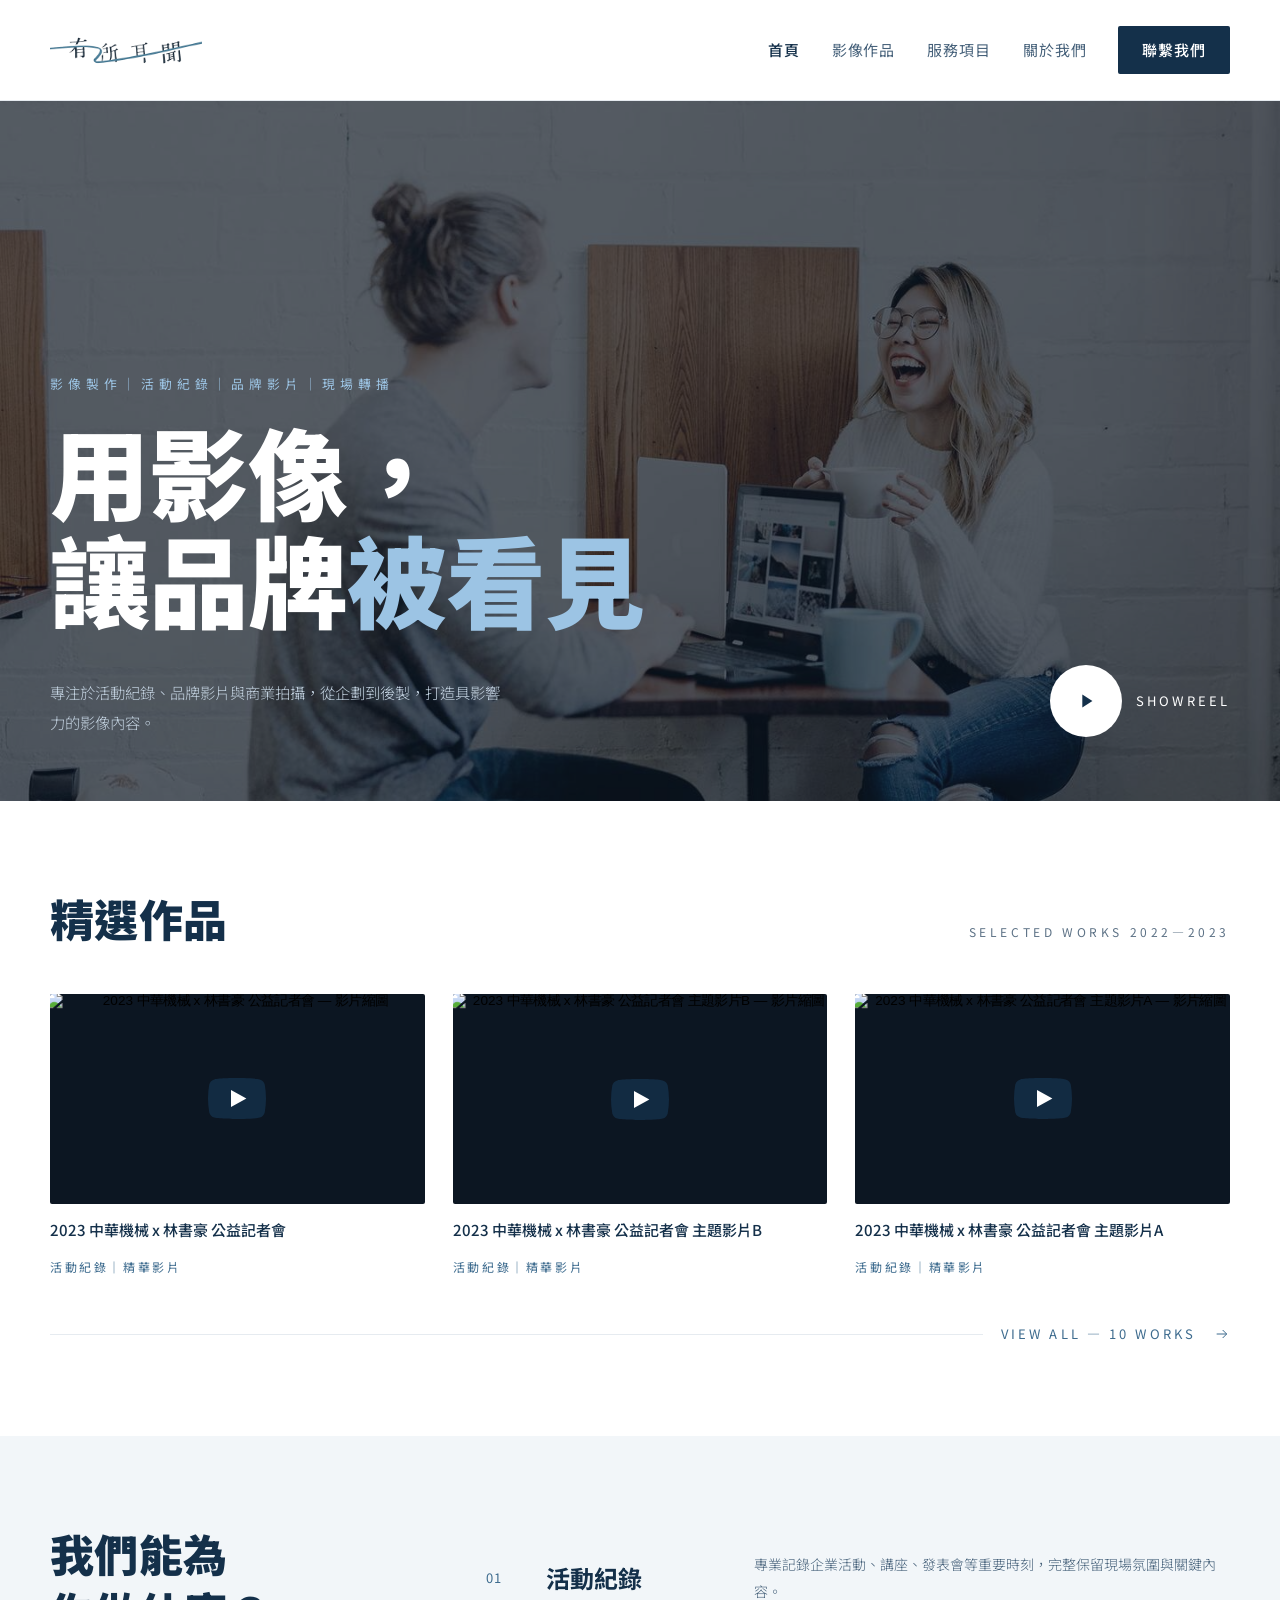
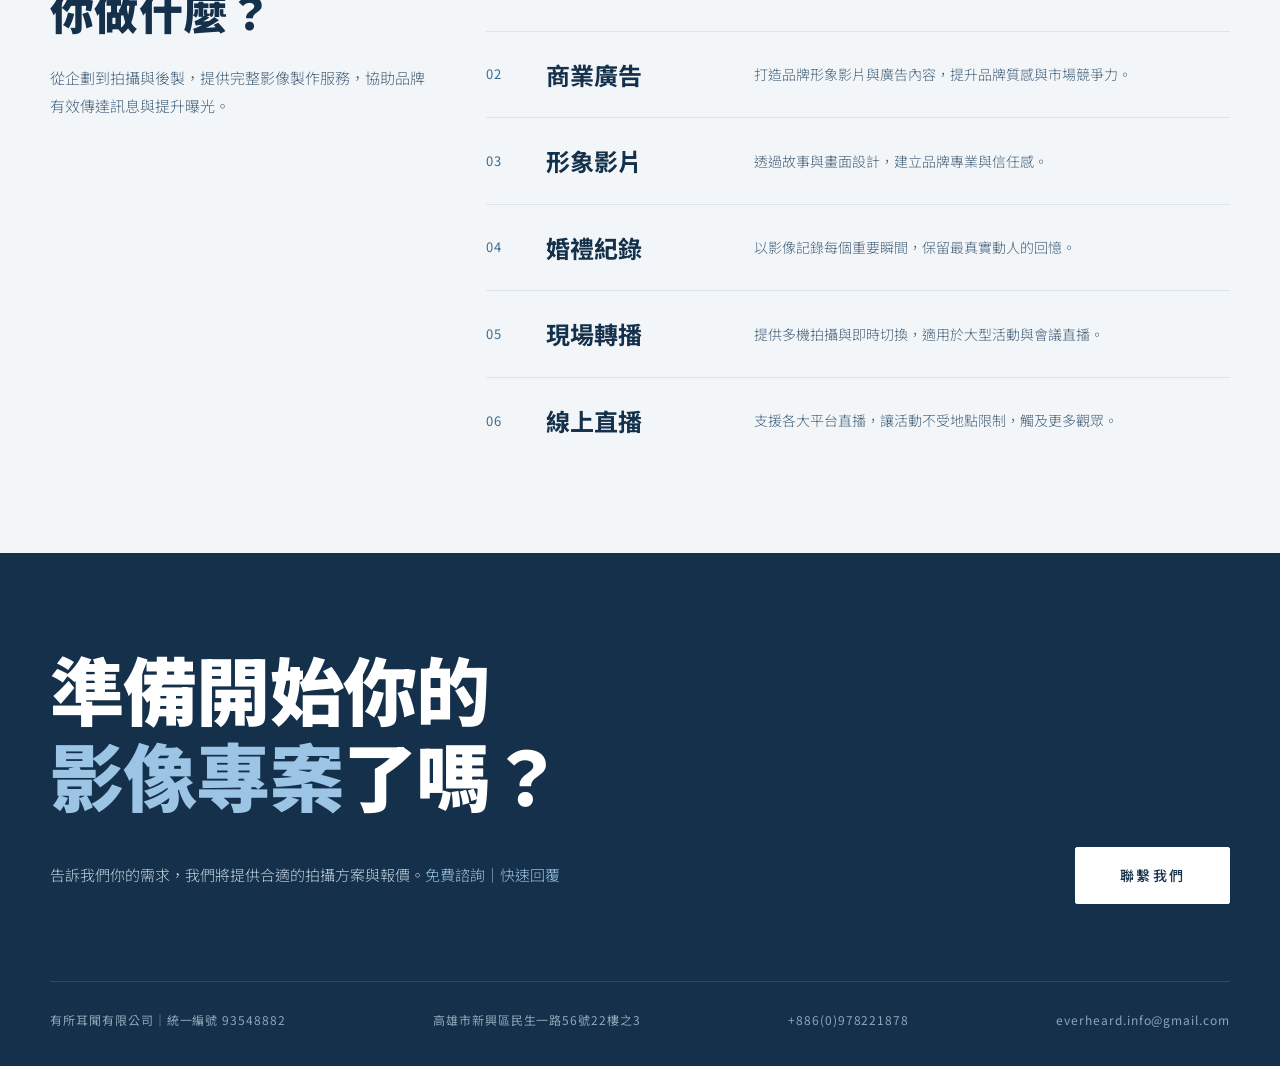
==== commit e65ffba9: "行動版效能優化：字型改非阻斷載入、hero 圖預載並壓縮至 87KB、修正小字對比度 Co-Authored-By: Claude Fable 5 <noreply@anthropic.com>" ====
--- a/index.html
+++ b/index.html
@@ -22,8 +22,10 @@
 <link rel="preconnect" href="https://fonts.googleapis.com">
 <link rel="preconnect" href="https://fonts.gstatic.com" crossorigin>
 <link rel="preconnect" href="https://i.ytimg.com">
-<link rel="stylesheet" href="https://fonts.googleapis.com/css2?family=Noto+Sans+TC:wght@300;400;500;700;900&amp;display=swap">
-<link rel="stylesheet" href="assets/css/style.css">
+<link rel="preload" as="image" href="assets/img/home-hero-bg.jpg" fetchpriority="high">
+<link rel="stylesheet" href="https://fonts.googleapis.com/css2?family=Noto+Sans+TC:wght@300;400;500;700;900&amp;display=swap" media="print" onload="this.media='all'">
+<noscript><link rel="stylesheet" href="https://fonts.googleapis.com/css2?family=Noto+Sans+TC:wght@300;400;500;700;900&amp;display=swap"></noscript>
+<link rel="stylesheet" href="assets/css/style.css?v=cd397ff-p">
 <script type="application/ld+json">
 {
   "@context": "https://schema.org",
@@ -217,7 +219,7 @@
   </div>
 </footer>
 
-<script src="assets/js/main.js" defer></script>
-<script src="assets/js/sheet.js" defer></script>
+<script src="assets/js/main.js?v=cd397ff-p" defer></script>
+<script src="assets/js/sheet.js?v=cd397ff-p" defer></script>
 </body>
 </html>
--- a/assets/css/style.css
+++ b/assets/css/style.css
@@ -11,7 +11,7 @@
   /* 品牌藍系（取自 logo：書法字墨藍 + 筆畫鋼青藍） */
   --c-ink:        #14304a;  /* 白底上的標題、主文字、深色按鈕 */
   --c-body:       #46617a;  /* 白底上的內文 */
-  --c-faint:      #7b91a5;  /* 白底上的次要小字 */
+  --c-faint:      #5d7286;  /* 白底上的次要小字（對比 4.98:1，過無障礙標準） */
   --c-accent:     #3d6b8e;  /* 白底上的品牌藍：連結、分類標籤、編號 */
   --c-accent-lt:  #9cc4e4;  /* 深藍底上的亮藍點綴 */
   --c-deep:       #0c1622;  /* hero 深藍底 */
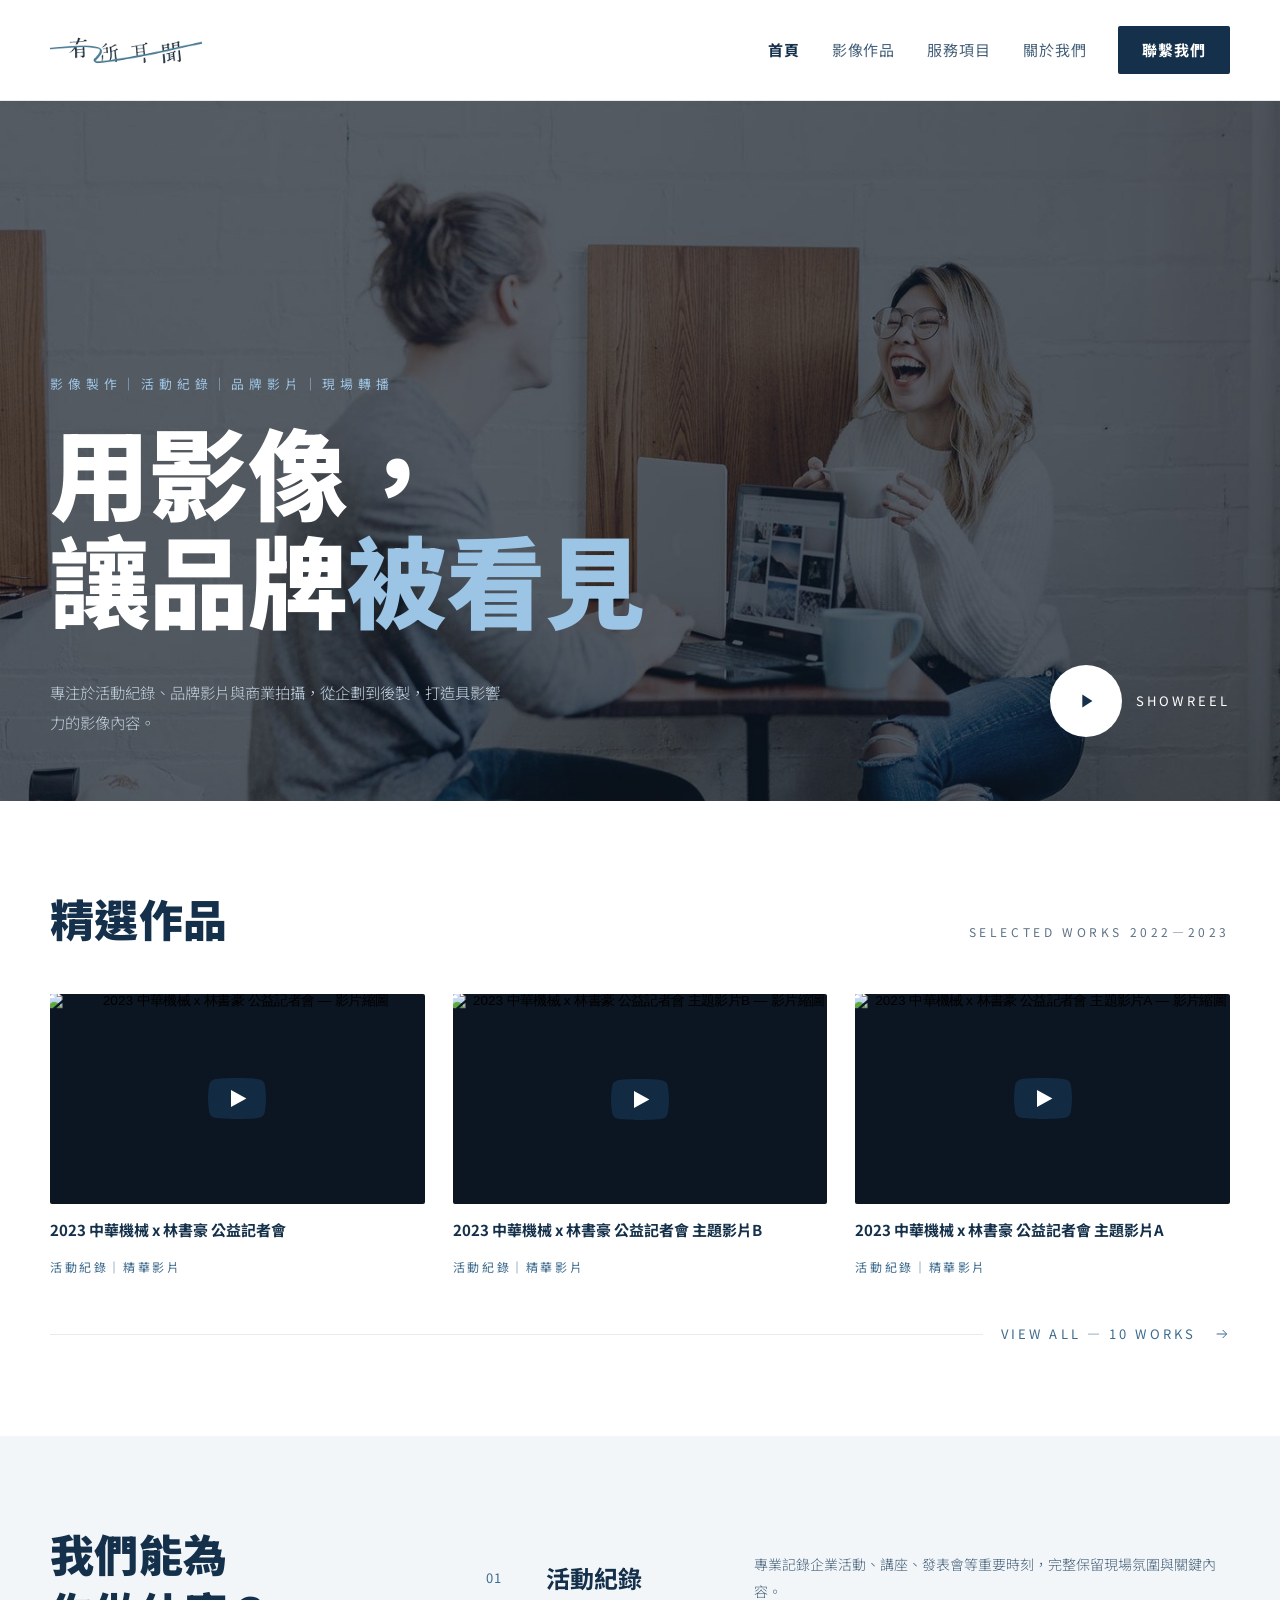
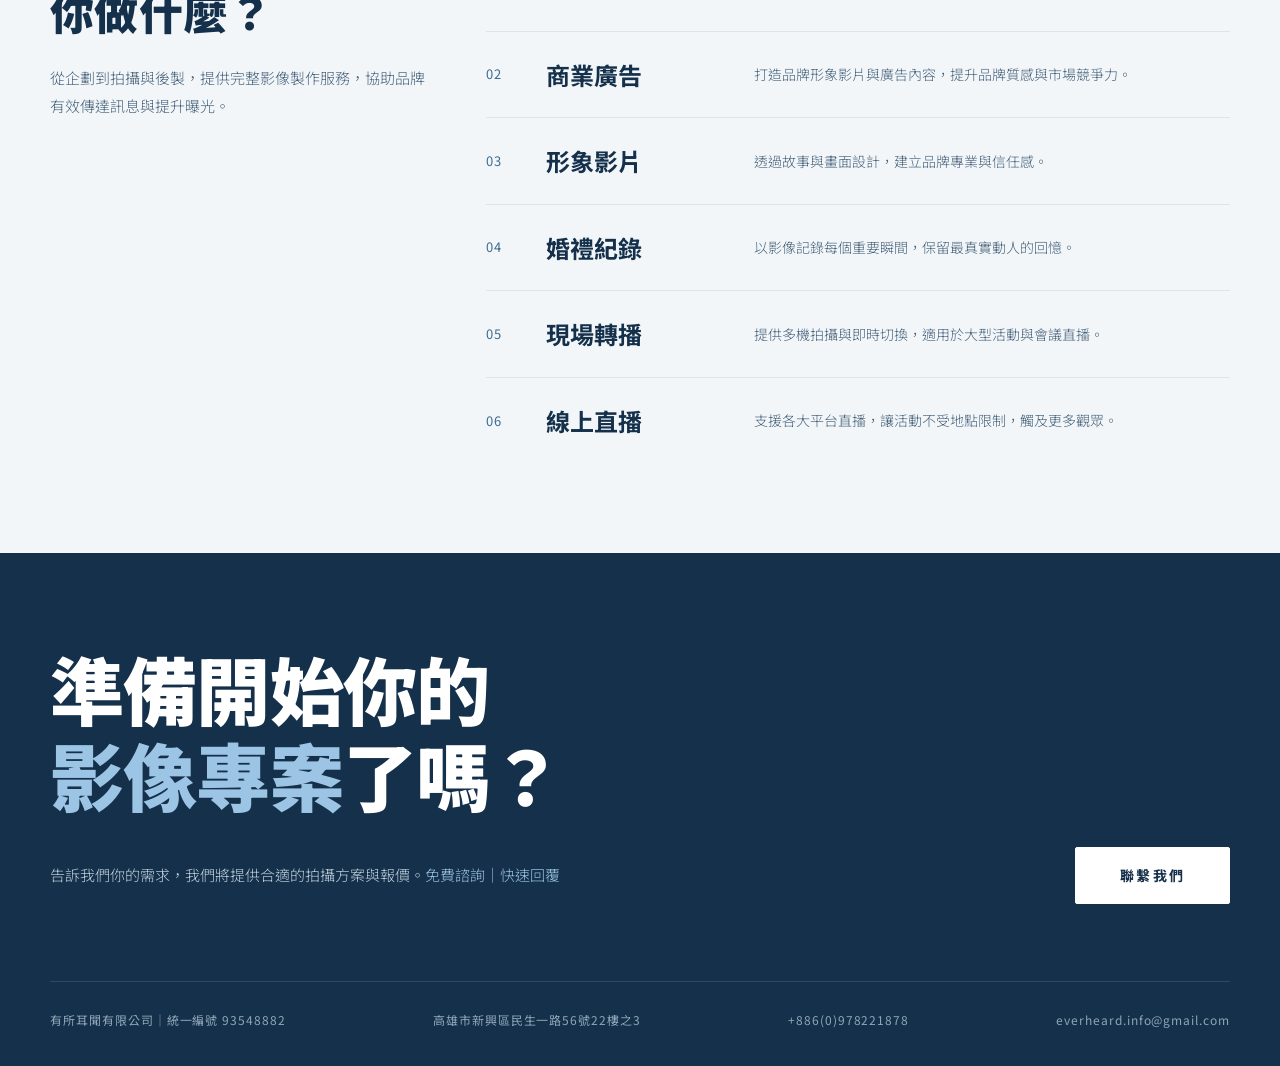
==== commit e4615715: "移除 500 字重（改用既有的 700），減少行動網路下的字型下載量 Co-Authored-By: Claude Fable 5 <noreply@anthropic.com>" ====
--- a/index.html
+++ b/index.html
@@ -23,9 +23,9 @@
 <link rel="preconnect" href="https://fonts.gstatic.com" crossorigin>
 <link rel="preconnect" href="https://i.ytimg.com">
 <link rel="preload" as="image" href="assets/img/home-hero-bg.jpg" fetchpriority="high">
-<link rel="stylesheet" href="https://fonts.googleapis.com/css2?family=Noto+Sans+TC:wght@300;400;500;700;900&amp;display=swap" media="print" onload="this.media='all'">
-<noscript><link rel="stylesheet" href="https://fonts.googleapis.com/css2?family=Noto+Sans+TC:wght@300;400;500;700;900&amp;display=swap"></noscript>
-<link rel="stylesheet" href="assets/css/style.css?v=cd397ff-p">
+<link rel="stylesheet" href="https://fonts.googleapis.com/css2?family=Noto+Sans+TC:wght@300;400;700;900&amp;display=swap" media="print" onload="this.media='all'">
+<noscript><link rel="stylesheet" href="https://fonts.googleapis.com/css2?family=Noto+Sans+TC:wght@300;400;700;900&amp;display=swap"></noscript>
+<link rel="stylesheet" href="assets/css/style.css?v=409d1d2-f">
 <script type="application/ld+json">
 {
   "@context": "https://schema.org",
@@ -219,7 +219,7 @@
   </div>
 </footer>
 
-<script src="assets/js/main.js?v=cd397ff-p" defer></script>
-<script src="assets/js/sheet.js?v=cd397ff-p" defer></script>
+<script src="assets/js/main.js?v=409d1d2-f" async></script>
+<script src="assets/js/sheet.js?v=409d1d2-f" async></script>
 </body>
 </html>
--- a/assets/css/style.css
+++ b/assets/css/style.css
@@ -180,7 +180,7 @@
   color: #fff;
   font-family: inherit;
   font-size: 14px;
-  font-weight: 500;
+  font-weight: 700;
   letter-spacing: .16em;
   line-height: 1.4;
   cursor: pointer;
@@ -265,7 +265,7 @@
 .nav__link:hover { color: var(--c-ink); }
 .nav__link[aria-current="page"] {
   color: var(--c-ink);
-  font-weight: 500;
+  font-weight: 700;
 }
 
 /* 導覽列最後一項：深藍實心按鈕 */
@@ -274,7 +274,7 @@
   padding: 10px 24px;
   background: var(--c-ink);
   color: #fff;
-  font-weight: 500;
+  font-weight: 700;
   border-radius: var(--radius);
 }
 .nav__link--cta:hover { background: var(--c-accent); color: #fff; }
@@ -593,7 +593,7 @@
 
 .video-card__title {
   font-size: 15px;
-  font-weight: 500;
+  font-weight: 700;
   line-height: 1.6;
   letter-spacing: 0;
   color: var(--c-ink);
@@ -867,7 +867,7 @@
 .contact-item__value {
   display: block;
   font-size: 16px;
-  font-weight: 500;
+  font-weight: 700;
   line-height: 1.6;
   color: var(--c-ink);
 }
